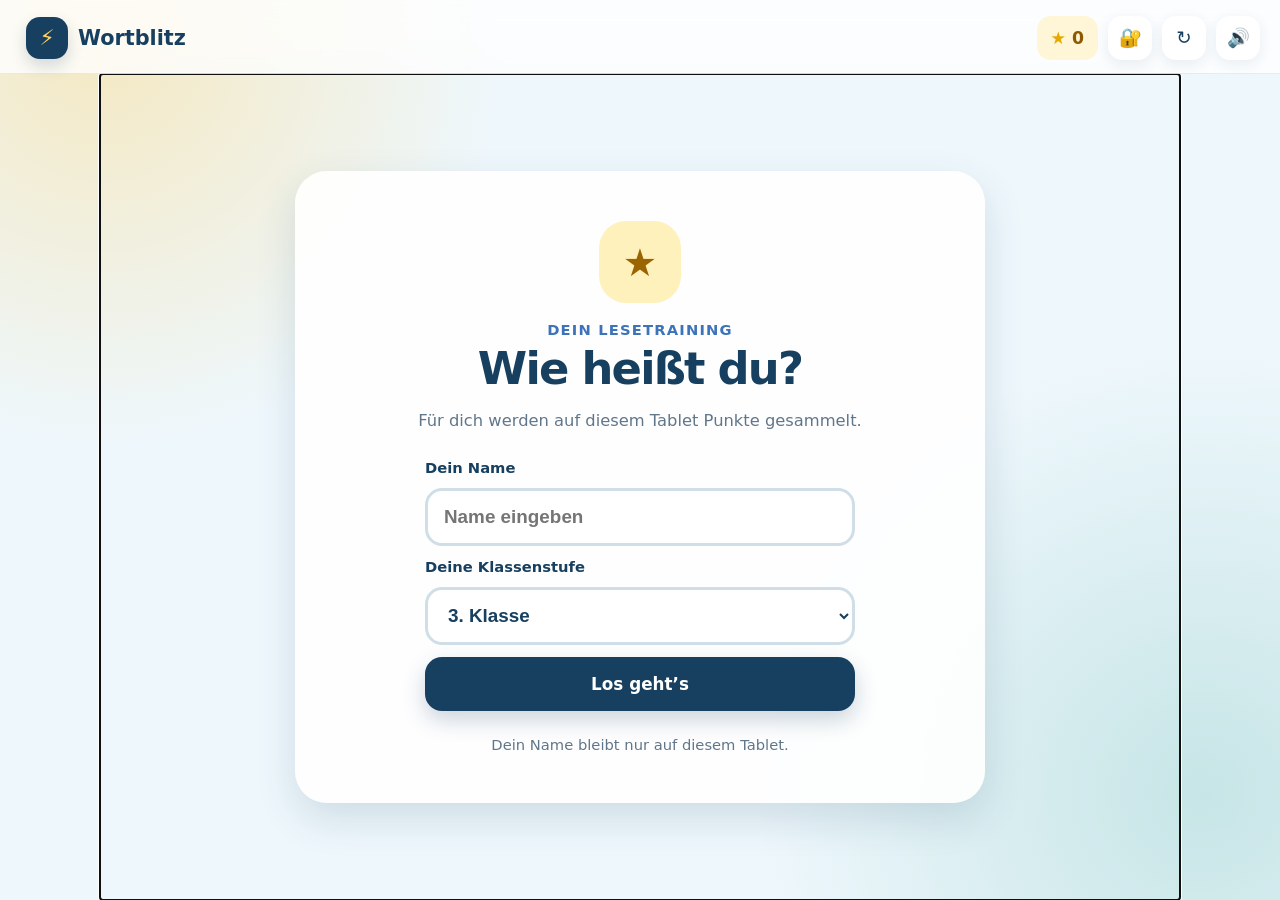
==== index.html @ 1111b504 "Add files via upload" ====
<!doctype html>
<html lang="de">
<head>
  <meta charset="utf-8">
  <meta name="viewport" content="width=device-width, initial-scale=1, viewport-fit=cover">
  <meta name="theme-color" content="#173f5f">
  <meta name="description" content="Fünf kurze Lesespiele für Sichtwortschatz und Silbenlesen in den Klassen 2 bis 4.">
  <title>Wortblitz</title>
  <link rel="manifest" href="manifest.webmanifest">
  <link rel="icon" type="image/svg+xml" href="data:image/svg+xml,%3Csvg xmlns='http://www.w3.org/2000/svg' viewBox='0 0 64 64'%3E%3Crect width='64' height='64' rx='14' fill='%23173f5f'/%3E%3Cpath d='M36 5 15 36h15l-3 23 22-34H34z' fill='%23ffd166'/%3E%3C/svg%3E">
  <link rel="stylesheet" href="styles.css">
</head>
<body>
  <div class="app-shell">
    <header class="topbar">
      <button class="brand" id="homeButton" type="button" aria-label="Zur Startseite">
        <span class="brand-mark" aria-hidden="true">⚡</span>
        <span>Wortblitz</span>
      </button>
      <div class="top-actions">
        <div class="session-score" aria-label="Heute gesammelte Sterne">
          <span aria-hidden="true">★</span>
          <strong id="starCount">0</strong>
        </div>
        <button class="icon-button" id="adminButton" type="button" aria-label="Adminbereich öffnen">🔐</button>
        <button class="icon-button" id="resetProfileButton" type="button" aria-label="Kinderprofil zurücksetzen">↻</button>
        <button class="icon-button" id="soundButton" type="button" aria-label="Ton ausschalten" aria-pressed="true">🔊</button>
      </div>
    </header>

    <main id="app" tabindex="-1">
      <section class="screen profile-screen" data-screen="profile" hidden>
        <div class="setup-card profile-card">
          <div class="round-icon round-icon--profile" aria-hidden="true">★</div>
          <p class="eyebrow">Dein Lesetraining</p>
          <h1>Wie heißt du?</h1>
          <p class="setup-hint">Für dich werden auf diesem Tablet Punkte gesammelt.</p>
          <form class="profile-form" id="profileForm">
            <label for="playerName">Dein Name</label>
            <input id="playerName" type="text" maxlength="24" autocomplete="off" placeholder="Name eingeben">
            <label for="playerGradeSelect">Deine Klassenstufe</label>
            <select id="playerGradeSelect">
              <option value="2">2. Klasse</option>
              <option value="3" selected>3. Klasse</option>
              <option value="4">4. Klasse</option>
            </select>
            <button class="primary-button" type="submit">Los geht’s</button>
          </form>
          <p class="privacy-note">Dein Name bleibt nur auf diesem Tablet.</p>
        </div>
      </section>

      <section class="screen home-screen" data-screen="home">
        <div class="welcome-row">
          <div>
            <p class="eyebrow">Lesetraining · Klasse <span id="playerGradeLabel">3</span></p>
            <h1 id="playerGreeting">Wähle ein Spiel</h1>
          </div>
          <div class="today-card" aria-label="Heutiger Fortschritt">
            <span>Heute geschafft</span>
            <strong><span id="todayCorrect">0</span> Wörter</strong>
          </div>
        </div>

        <div class="game-grid">
          <button class="game-card game-card--flash" type="button" data-open-game="flash">
            <span class="game-icon" aria-hidden="true">⚡</span>
            <span class="game-copy">
              <strong>Blitzwort</strong>
              <small>Merken, finden, Zeit knacken</small>
            </span>
            <span class="card-arrow" aria-hidden="true">›</span>
          </button>

          <button class="game-card game-card--chain" type="button" data-open-game="chain">
            <span class="game-icon" aria-hidden="true">⛓</span>
            <span class="game-copy">
              <strong>Lesekette</strong>
              <small>Gleiche Wörter verbinden</small>
            </span>
            <span class="card-arrow" aria-hidden="true">›</span>
          </button>

          <button class="game-card game-card--sentence" type="button" data-open-game="sentence">
            <span class="game-icon" aria-hidden="true">▤</span>
            <span class="game-copy">
              <strong>Satzblitz</strong>
              <small>Wörter merken und Sätze bauen</small>
            </span>
            <span class="card-arrow" aria-hidden="true">›</span>
          </button>

          <button class="game-card game-card--real" type="button" data-open-game="real">
            <span class="game-icon" aria-hidden="true">?</span>
            <span class="game-copy">
              <strong>Richtig oder erfunden?</strong>
              <small>Echte Wörter erkennen</small>
            </span>
            <span class="card-arrow" aria-hidden="true">›</span>
          </button>

          <button class="game-card game-card--syllable" type="button" data-open-game="syllable">
            <span class="game-icon" aria-hidden="true">Sil</span>
            <span class="game-copy">
              <strong>Silben-Sprung</strong>
              <small>Silben lesen und Wörter bauen</small>
            </span>
            <span class="card-arrow" aria-hidden="true">›</span>
          </button>
        </div>

        <p class="privacy-note">Ohne Anmeldung · Ergebnisse bleiben auf diesem Gerät</p>
      </section>

      <section class="screen setup-screen" data-screen="flash-setup" hidden>
        <button class="back-button" type="button" data-back-home>‹ Zurück</button>
        <div class="setup-card">
          <div class="round-icon round-icon--flash" aria-hidden="true">⚡</div>
          <p class="eyebrow">Blitzwort</p>
          <h1>Wie lange soll das Wort zu sehen sein?</h1>
          <p class="setup-hint">Nach dem Blitzwort findest du es zwischen vier ähnlichen Wörtern. Deine Suchzeit wird angezeigt.</p>
          <div class="level-list level-list--four" role="radiogroup" aria-label="Schwierigkeitsstufe">
            <button class="level-button" type="button" data-flash-speed="1400" data-flash-choices="4"><span class="level-icon" aria-hidden="true">🐢</span><span class="level-copy"><strong>Ruhig</strong><span>1,4 Sekunden · 4 Wörter</span></span></button>
            <button class="level-button selected" type="button" data-flash-speed="900" data-flash-choices="4"><span class="level-icon" aria-hidden="true">🐇</span><span class="level-copy"><strong>Flott</strong><span>0,9 Sekunden · 4 Wörter</span></span></button>
            <button class="level-button" type="button" data-flash-speed="900" data-flash-choices="6"><span class="level-icon" aria-hidden="true">🔎</span><span class="level-copy"><strong>Knifflig</strong><span>0,9 Sekunden · 6 Wörter</span></span></button>
            <button class="level-button" type="button" data-flash-speed="550" data-flash-choices="6"><span class="level-icon" aria-hidden="true">⚡</span><span class="level-copy"><strong>Blitzschnell</strong><span>0,55 Sekunden · 6 Wörter</span></span></button>
          </div>
          <button class="primary-button" id="startFlash" type="button">Runde starten</button>
        </div>
      </section>

      <section class="screen setup-screen" data-screen="sentence-setup" hidden>
        <button class="back-button" type="button" data-back-home>‹ Zurück</button>
        <div class="setup-card">
          <div class="round-icon round-icon--sentence" aria-hidden="true">▤</div>
          <p class="eyebrow">Satzblitz</p>
          <h1>Wie lang sollen die Sätze sein?</h1>
          <p class="setup-hint">Zuerst werden die Wörter einzeln gelesen. Danach bringst du den Satz in die richtige Reihenfolge.</p>
          <div class="level-list" role="radiogroup" aria-label="Satzlänge">
            <button class="level-button" type="button" data-sentence-level="easy"><span class="level-icon" aria-hidden="true">🐣</span><span class="level-copy"><strong>Kurz</strong><span>4–5 Wörter</span></span></button>
            <button class="level-button selected" type="button" data-sentence-level="medium"><span class="level-icon" aria-hidden="true">🐿️</span><span class="level-copy"><strong>Mittel</strong><span>6–7 Wörter</span></span></button>
            <button class="level-button" type="button" data-sentence-level="hard"><span class="level-icon" aria-hidden="true">🦒</span><span class="level-copy"><strong>Lang</strong><span>8–10 Wörter</span></span></button>
          </div>
          <button class="primary-button" id="startSentence" type="button">Fünf Sätze starten</button>
        </div>
      </section>

      <section class="screen setup-screen" data-screen="syllable-setup" hidden>
        <button class="back-button" type="button" data-back-home>‹ Zurück</button>
        <div class="setup-card">
          <div class="round-icon round-icon--syllable" aria-hidden="true">Sil</div>
          <p class="eyebrow">Silben-Sprung</p>
          <h1>Wie weit möchtest du springen?</h1>
          <p class="setup-hint">Lies die Silben nacheinander. Setze sie danach zum richtigen Wort zusammen. Die Vokale sind blau markiert.</p>
          <div class="level-list" role="radiogroup" aria-label="Schwierigkeitsstufe Silben-Sprung">
            <button class="level-button" type="button" data-syllable-level="easy"><span class="level-icon" aria-hidden="true">🐸</span><span class="level-copy"><strong>Kleine Sprünge</strong><span>Kurze Wörter · ohne Ablenkung</span></span></button>
            <button class="level-button selected" type="button" data-syllable-level="medium"><span class="level-icon" aria-hidden="true">🐇</span><span class="level-copy"><strong>Mittlere Sprünge</strong><span>2–3 Silben · eine Extrasilbe</span></span></button>
            <button class="level-button" type="button" data-syllable-level="hard"><span class="level-icon" aria-hidden="true">🦘</span><span class="level-copy"><strong>Große Sprünge</strong><span>Lange Wörter · zwei Extrasilben</span></span></button>
          </div>
          <button class="primary-button" id="startSyllable" type="button">Zehn Wörter starten</button>
        </div>
      </section>

      <section class="screen play-screen" data-screen="flash-play" hidden>
        <div class="play-header">
          <button class="close-button" type="button" data-back-home aria-label="Spiel beenden">×</button>
          <div class="progress-wrap">
            <span id="flashRoundLabel">Wort 1 von 20</span>
            <div class="progress-track"><span id="flashProgress"></span></div>
          </div>
          <div class="mini-score"><span aria-hidden="true">★</span><strong id="flashScore">0</strong></div>
        </div>
        <div class="flash-stage" id="flashStage">
          <p class="instruction" id="flashInstruction">Mach dich bereit …</p>
          <div class="flash-word" id="flashWord" aria-live="polite">3</div>
          <div class="choice-grid" id="flashChoices" hidden></div>
          <div class="time-result" id="flashTime" aria-live="polite"></div>
        </div>
      </section>

      <section class="screen play-screen" data-screen="chain-play" hidden>
        <div class="play-header">
          <button class="close-button" type="button" data-back-home aria-label="Spiel beenden">×</button>
          <div class="progress-wrap">
            <span id="chainRoundLabel">Glied 1 von 10</span>
            <div class="progress-track progress-track--chain"><span id="chainProgress"></span></div>
          </div>
          <div class="mini-score chain-failures"><span>Fehler</span><strong id="chainFailures">0</strong></div>
        </div>
        <div class="chain-stage">
          <p class="instruction">Finde genau dasselbe Wort.</p>
          <div class="target-word" id="chainTarget">plötzlich</div>
          <div class="chain-visual" id="chainVisual" aria-label="Deine Lesekette"></div>
          <div class="choice-grid choice-grid--chain" id="chainChoices"></div>
          <div class="feedback-line" id="chainFeedback" aria-live="polite"></div>
        </div>
      </section>

      <section class="screen play-screen" data-screen="real-play" hidden>
        <div class="play-header">
          <button class="close-button" type="button" data-back-home aria-label="Spiel beenden">×</button>
          <div class="progress-wrap">
            <span id="realRoundLabel">Wort 1 von 12</span>
            <div class="progress-track progress-track--real"><span id="realProgress"></span></div>
          </div>
          <div class="mini-score"><span aria-hidden="true">★</span><strong id="realScore">0</strong></div>
        </div>
        <div class="real-stage">
          <p class="instruction">Gibt es dieses Wort wirklich?</p>
          <div class="judge-word" id="judgeWord">Abenteuer</div>
          <div class="judge-actions">
            <button class="judge-button judge-button--real" id="answerReal" type="button"><span aria-hidden="true">✓</span><strong>Richtig</strong><small>Das Wort gibt es.</small></button>
            <button class="judge-button judge-button--made" id="answerMade" type="button"><span aria-hidden="true">✦</span><strong>Erfunden</strong><small>Das Wort gibt es nicht.</small></button>
          </div>
          <div class="feedback-line" id="realFeedback" aria-live="polite"></div>
        </div>
      </section>

      <section class="screen play-screen" data-screen="sentence-play" hidden>
        <div class="play-header">
          <button class="close-button" type="button" data-back-home aria-label="Spiel beenden">×</button>
          <div class="progress-wrap">
            <span id="sentenceRoundLabel">Satz 1 von 5 · Wort 1</span>
            <div class="progress-track progress-track--sentence"><span id="sentenceProgress"></span></div>
          </div>
          <div class="mini-score"><span aria-hidden="true">★</span><strong id="sentenceScore">0</strong></div>
        </div>

        <div class="sentence-stage" id="sentenceRecognitionStage">
          <p class="instruction" id="sentenceInstruction">Mach dich bereit …</p>
          <div class="sentence-counter" id="sentenceCounter">Wort 1 von 7</div>
          <div class="flash-word" id="sentenceWord" aria-live="polite">•</div>
          <div class="choice-grid" id="sentenceChoices" hidden></div>
          <div class="feedback-line" id="sentenceFeedback" aria-live="polite"></div>
        </div>

        <div class="sentence-stage sentence-order-stage" id="sentenceOrderStage" hidden>
          <p class="instruction">Tippe die Wörter in der richtigen Reihenfolge an.</p>
          <div class="sentence-build" id="sentenceBuild" aria-label="Dein Satz"></div>
          <div class="sentence-bank" id="sentenceBank" aria-label="Verfügbare Wörter"></div>
          <button class="primary-button" id="checkSentence" type="button" disabled>Satz prüfen</button>
          <div class="feedback-line" id="sentenceOrderFeedback" aria-live="polite"></div>
        </div>
      </section>

      <section class="screen play-screen" data-screen="syllable-play" hidden>
        <div class="play-header">
          <button class="close-button" type="button" data-back-home aria-label="Spiel beenden">×</button>
          <div class="progress-wrap">
            <span id="syllableRoundLabel">Wort 1 von 10</span>
            <div class="progress-track progress-track--syllable"><span id="syllableProgress"></span></div>
          </div>
          <div class="mini-score"><span aria-hidden="true">★</span><strong id="syllableScore">0</strong></div>
        </div>
        <div class="syllable-stage">
          <p class="instruction" id="syllableInstruction">Mach dich bereit …</p>
          <div class="syllable-preview" id="syllablePreview" aria-live="polite">•</div>
          <div class="syllable-order" id="syllableOrder" hidden>
            <div class="syllable-build" id="syllableBuild" aria-label="Dein Wort"></div>
            <div class="syllable-bank" id="syllableBank" aria-label="Verfügbare Silben"></div>
            <button class="primary-button" id="checkSyllable" type="button" disabled>Wort prüfen</button>
          </div>
          <div class="feedback-line" id="syllableFeedback" aria-live="polite"></div>
        </div>
      </section>

      <section class="screen result-screen" data-screen="result" hidden>
        <div class="result-card">
          <div class="result-burst" aria-hidden="true">★</div>
          <p class="eyebrow" id="resultGame">Runde geschafft</p>
          <h1 id="resultTitle">Prima gelesen!</h1>
          <div class="result-number"><strong id="resultScore">9</strong><span id="resultTotal">von 10 richtig</span></div>
          <div class="speed-summary" id="speedSummary" hidden>
            <div><span>Ø Suchzeit</span><strong id="averageTime">1,4 s</strong></div>
            <div><span>Schnellstes Wort</span><strong id="bestTime">0,8 s</strong></div>
          </div>
          <div class="speed-summary sentence-summary" id="sentenceSummary" hidden>
            <div><span>Wörter erkannt</span><strong id="sentenceWordsResult">0 von 0</strong></div>
            <div><span>Sätze auf Anhieb</span><strong id="sentenceFirstTryResult">0 von 5</strong></div>
          </div>
          <div class="speed-summary chain-summary" id="chainSummary" hidden>
            <div><span>Fehlversuche</span><strong id="chainFailureResult">0</strong></div>
            <div><span>Kette geschafft</span><strong>10 von 10</strong></div>
          </div>
          <div class="result-actions">
            <button class="primary-button" id="playAgain" type="button">Noch einmal</button>
            <button class="secondary-button" type="button" data-back-home>Anderes Spiel</button>
          </div>
        </div>
      </section>

      <section class="screen admin-screen" data-screen="admin" hidden>
        <button class="back-button" type="button" data-back-home>‹ Zurück</button>
        <div class="admin-card">
          <p class="eyebrow">Wortverwaltung</p>
          <h1>Adminbereich</h1>
          <p class="sync-status" id="adminStatus" aria-live="polite"></p>

          <div id="adminSetupPanel" hidden>
            <p class="admin-intro">Einmalige Einrichtung auf deinem Lehrergerät. Der GitHub-Schlüssel wird mit deiner PIN verschlüsselt gespeichert.</p>
            <div class="form-grid">
              <label>GitHub-Benutzername<input id="adminOwner" type="text" autocomplete="username" placeholder="1Sabuto1-bip"></label>
              <label>Repository<input id="adminRepo" type="text" spellcheck="false" placeholder="wortblitz-v001"></label>
              <label>Branch<input id="adminBranch" type="text" spellcheck="false" value="main"></label>
              <label class="form-wide">GitHub-Zugriffsschlüssel<input id="adminToken" type="password" autocomplete="off" placeholder="github_pat_…"></label>
              <label>Neue Admin-PIN<input id="adminPinSetup" type="password" inputmode="numeric" autocomplete="new-password" maxlength="12" placeholder="mindestens 6 Ziffern"></label>
              <label>PIN wiederholen<input id="adminPinConfirm" type="password" inputmode="numeric" autocomplete="new-password" maxlength="12" placeholder="PIN wiederholen"></label>
            </div>
            <p class="admin-help">Der Zugriffsschlüssel benötigt nur für dieses Repository die Berechtigung <strong>Contents: Read and write</strong>.</p>
            <button class="primary-button" id="saveAdminSetup" type="button">Adminzugang einrichten</button>
          </div>

          <div id="adminLoginPanel" hidden>
            <p class="admin-intro">Gib deine PIN ein, um die gemeinsame Wortliste zu bearbeiten.</p>
            <label class="pin-label">Admin-PIN<input id="adminPinLogin" type="password" inputmode="numeric" autocomplete="current-password" maxlength="12"></label>
            <button class="primary-button" id="adminLogin" type="button">Anmelden</button>
          </div>

          <div id="adminManagePanel" hidden>
            <div class="admin-status-row">
              <div><span>Gemeinsame Wortliste</span><strong id="customWordCount">0 eigene Wörter</strong></div>
              <button class="text-button" id="adminLogout" type="button">Abmelden</button>
            </div>
            <label class="admin-grade-select" for="customGradeSelect">Wortliste bearbeiten
              <select id="customGradeSelect">
                <option value="2">2. Klasse</option>
                <option value="3">3. Klasse</option>
                <option value="4">4. Klasse</option>
              </select>
            </label>
            <form class="add-word-form" id="addWordForm">
              <label for="newWord">Neues Wort</label>
              <div><input id="newWord" type="text" autocomplete="off" maxlength="40" placeholder="zum Beispiel: aufmerksam"><button class="primary-button" type="submit">Hinzufügen</button></div>
            </form>
            <div class="custom-word-list" id="customWordList"></div>
            <div class="csv-import">
              <div>
                <h2>Wörter aus CSV einlesen</h2>
                <p>Eine Spalte <strong>Wort</strong> nutzt die oben gewählte Klasse. Mit <strong>Klasse;Wort</strong> kannst du mehrere Jahrgänge auf einmal importieren.</p>
              </div>
              <input id="csvFile" type="file" accept=".csv,text/csv">
              <div class="csv-actions">
                <button class="primary-button" id="importCsvButton" type="button">CSV importieren</button>
                <button class="secondary-button" id="downloadCsvTemplate" type="button">CSV-Vorlage</button>
              </div>
            </div>
            <button class="danger-link" id="resetAdminSetup" type="button">Verbindung neu einrichten</button>
          </div>
        </div>
      </section>
    </main>
  </div>
  <script src="app.js"></script>
</body>
</html>
---- styles.css ----
:root {
  --ink: #173f5f;
  --muted: #60768a;
  --paper: #f7fbff;
  --white: #fff;
  --yellow: #ffd166;
  --orange: #f59e4a;
  --teal: #2a9d8f;
  --blue: #3d74b9;
  --purple: #7666c7;
  --red: #e76f51;
  --shadow: 0 16px 40px rgba(23, 63, 95, .14);
}

* { box-sizing: border-box; }
[hidden] { display: none !important; }

html { min-height: 100%; background: #dcecf6; }

body {
  margin: 0;
  min-height: 100vh;
  min-height: 100dvh;
  color: var(--ink);
  font-family: "Chalkboard SE", "Comic Sans MS", "Avenir Next", system-ui, sans-serif;
  background:
    radial-gradient(circle at 8% 5%, rgba(255, 209, 102, .38), transparent 25rem),
    radial-gradient(circle at 94% 88%, rgba(42, 157, 143, .20), transparent 28rem),
    #eef7fc;
  -webkit-tap-highlight-color: transparent;
}

button { font: inherit; }
button:focus-visible { outline: 4px solid rgba(61, 116, 185, .32); outline-offset: 3px; }
button:active { transform: scale(.98); }

.app-shell { min-height: 100vh; min-height: 100dvh; display: flex; flex-direction: column; }

.topbar {
  display: flex;
  align-items: center;
  justify-content: space-between;
  min-height: 74px;
  padding: max(14px, env(safe-area-inset-top)) max(20px, env(safe-area-inset-right)) 12px max(20px, env(safe-area-inset-left));
  background: rgba(255, 255, 255, .78);
  border-bottom: 1px solid rgba(23, 63, 95, .09);
  backdrop-filter: blur(16px);
  -webkit-backdrop-filter: blur(16px);
}

.brand { display: flex; align-items: center; gap: 10px; border: 0; color: var(--ink); background: transparent; font-size: 1.3rem; font-weight: 800; cursor: pointer; }
.brand-mark { display: grid; place-items: center; width: 42px; height: 42px; border-radius: 14px; background: var(--ink); color: var(--yellow); font-size: 1.35rem; box-shadow: 0 7px 16px rgba(23, 63, 95, .18); }
.top-actions { display: flex; align-items: center; gap: 10px; }
.session-score { display: flex; align-items: center; gap: 6px; min-height: 44px; padding: 0 14px; border-radius: 14px; background: #fff6d7; color: #8c5b00; font-size: 1.08rem; }
.session-score span, .mini-score span { color: #e5a900; }
.icon-button { width: 44px; height: 44px; border: 0; border-radius: 14px; background: var(--white); color: var(--ink); box-shadow: 0 4px 14px rgba(23, 63, 95, .09); font-size: 1.15rem; cursor: pointer; }

main { width: min(100%, 1080px); margin: 0 auto; flex: 1; display: flex; }
.screen { width: 100%; padding: clamp(24px, 5vw, 58px); }
.screen[hidden] { display: none !important; }

.welcome-row { display: flex; align-items: flex-end; justify-content: space-between; gap: 28px; margin-bottom: 32px; }
.eyebrow { margin: 0 0 7px; color: var(--blue); font-size: .92rem; font-weight: 850; letter-spacing: .08em; text-transform: uppercase; }
h1 { margin: 0; font-size: clamp(2rem, 5vw, 3.6rem); line-height: 1.05; letter-spacing: -.04em; }
.today-card { min-width: 185px; padding: 15px 18px; border-radius: 18px; background: rgba(255, 255, 255, .85); box-shadow: 0 8px 24px rgba(23, 63, 95, .08); }
.today-card span { display: block; color: var(--muted); font-size: .87rem; }
.today-card strong { display: block; margin-top: 3px; font-size: 1.1rem; }

.game-grid { display: grid; grid-template-columns: repeat(2, 1fr); gap: 18px; }
.game-card { position: relative; display: grid; grid-template-columns: 72px 1fr auto; align-items: center; gap: 18px; min-height: 154px; padding: 25px; border: 0; border-radius: 28px; color: var(--ink); text-align: left; cursor: pointer; box-shadow: var(--shadow); overflow: hidden; transition: transform .18s ease, box-shadow .18s ease; }
.game-card:hover { transform: translateY(-3px); box-shadow: 0 19px 46px rgba(23, 63, 95, .19); }
.game-card::after { content: ""; position: absolute; width: 170px; height: 170px; right: -68px; bottom: -88px; border-radius: 50%; background: rgba(255, 255, 255, .24); }
.game-card--flash { background: linear-gradient(135deg, #ffe184, #ffc857); }
.game-card--chain { background: linear-gradient(135deg, #80d5cc, #45b8aa); }
.game-card--sentence { background: linear-gradient(135deg, #c8bdf4, #9888df); }
.game-card--real { background: linear-gradient(135deg, #a8c8f1, #6e9dd8); }
.game-card--syllable { grid-column: 1 / -1; background: linear-gradient(135deg, #ffc6db, #ef87ad); }
.game-card--syllable .game-icon { color: #9d2855; font-size: 1.45rem; }
.game-icon { display: grid; place-items: center; width: 70px; height: 70px; border-radius: 22px; background: rgba(255, 255, 255, .72); font-size: 2.1rem; font-weight: 900; }
.game-copy { display: flex; flex-direction: column; gap: 8px; }
.game-copy strong { font-size: clamp(1.45rem, 3vw, 2rem); line-height: 1.05; }
.game-copy small { font-size: 1rem; color: rgba(23, 63, 95, .78); }
.card-arrow { z-index: 1; font-size: 3rem; font-weight: 300; }
.privacy-note { margin: 25px 0 0; color: var(--muted); text-align: center; font-size: .92rem; }

.back-button, .close-button { border: 0; background: rgba(255, 255, 255, .82); color: var(--ink); cursor: pointer; box-shadow: 0 5px 18px rgba(23, 63, 95, .09); }
.back-button { padding: 11px 17px; border-radius: 14px; font-weight: 750; }
.close-button { flex: 0 0 auto; width: 46px; height: 46px; border-radius: 50%; font-size: 1.8rem; line-height: 1; }
.setup-card, .result-card { width: min(100%, 690px); margin: 22px auto 0; padding: clamp(26px, 5vw, 50px); border-radius: 32px; background: rgba(255, 255, 255, .92); text-align: center; box-shadow: var(--shadow); }
.setup-card h1 { font-size: clamp(1.8rem, 4vw, 2.8rem); }
.round-icon { display: grid; place-items: center; width: 82px; height: 82px; margin: 0 auto 18px; border-radius: 27px; font-size: 2.4rem; }
.round-icon--flash { background: #fff1bc; }
.round-icon--sentence { background: #eeeafd; color: #5545aa; }
.round-icon--syllable { background: #ffe3ed; color: #9d2855; font-size: 1.4rem; font-weight: 900; }
.setup-hint { max-width: 540px; margin: 16px auto 24px; color: var(--muted); font-size: 1.02rem; line-height: 1.55; }
.level-list { display: grid; grid-template-columns: repeat(3, 1fr); gap: 10px; margin: 26px 0; }
.level-list--four { grid-template-columns: repeat(2, 1fr); }
.level-button { display: flex; align-items: center; gap: 11px; padding: 14px 12px; border: 2px solid #dce8ef; border-radius: 17px; color: var(--ink); background: var(--white); text-align: left; cursor: pointer; }
.level-icon { display: grid; place-items: center; flex: 0 0 auto; width: 43px; height: 43px; border-radius: 13px; background: #edf5fa; font-size: 1.45rem; }
.level-copy { display: flex; flex-direction: column; gap: 3px; min-width: 0; }
.level-copy > span { color: var(--muted); font-size: .82rem; line-height: 1.25; }
.level-button.selected { border-color: var(--blue); background: #eff6ff; box-shadow: inset 0 0 0 1px var(--blue); }
.primary-button, .secondary-button { min-height: 54px; padding: 0 28px; border-radius: 17px; font-weight: 850; font-size: 1.05rem; cursor: pointer; }
.primary-button { border: 0; background: var(--ink); color: var(--white); box-shadow: 0 9px 22px rgba(23, 63, 95, .22); }
.secondary-button { border: 2px solid #d8e5ed; background: var(--white); color: var(--ink); }

.play-screen { display: flex; flex-direction: column; }
.play-header { display: flex; align-items: center; gap: 18px; width: 100%; }
.progress-wrap { flex: 1; }
.progress-wrap > span { display: block; margin-bottom: 7px; color: var(--muted); font-size: .88rem; font-weight: 750; }
.progress-track { height: 12px; border-radius: 999px; background: #e0e9ee; overflow: hidden; }
.progress-track span { display: block; width: 0; height: 100%; border-radius: inherit; background: var(--yellow); transition: width .3s ease; }
.progress-track--chain span { background: var(--teal); }
.progress-track--real span { background: var(--blue); }
.progress-track--sentence span { background: var(--purple); }
.progress-track--syllable span { background: #d64f82; }
.mini-score { flex: 0 0 auto; display: flex; align-items: center; gap: 5px; min-width: 66px; justify-content: center; padding: 10px 12px; border-radius: 14px; background: var(--white); }
.flash-stage, .chain-stage, .real-stage, .sentence-stage, .syllable-stage { flex: 1; display: flex; flex-direction: column; align-items: center; justify-content: center; min-height: 520px; padding: 20px 0 10px; text-align: center; }
.instruction { margin: 0 0 24px; color: var(--muted); font-size: 1.05rem; font-weight: 700; }
.flash-word, .target-word, .judge-word { display: grid; place-items: center; min-height: 138px; color: var(--ink); font-weight: 850; line-height: 1.05; }
.flash-word { font-size: clamp(3rem, 9vw, 6.4rem); }
.flash-word.is-hidden { display: none !important; }
.target-word { width: min(100%, 500px); min-height: 112px; padding: 20px; border: 4px solid var(--teal); border-radius: 27px; background: var(--white); font-size: clamp(2.2rem, 7vw, 4.5rem); box-shadow: 0 12px 27px rgba(42, 157, 143, .15); }
.judge-word { width: min(100%, 650px); min-height: 160px; margin-bottom: 32px; padding: 22px; border-radius: 31px; background: var(--white); font-size: clamp(2.6rem, 8vw, 5.2rem); box-shadow: var(--shadow); }
.choice-grid { display: grid; grid-template-columns: repeat(2, minmax(210px, 1fr)); gap: 14px; width: min(100%, 720px); }
.choice-button { min-height: 86px; padding: 14px; border: 3px solid transparent; border-radius: 21px; background: var(--white); color: var(--ink); box-shadow: 0 7px 20px rgba(23, 63, 95, .10); font-size: clamp(1.45rem, 3.7vw, 2.2rem); font-weight: 800; cursor: pointer; }
.choice-button.correct { border-color: var(--teal); background: #e7f8f4; }
.choice-button.wrong { border-color: var(--red); background: #fff0ec; animation: nudge .25s ease; }
.time-result, .feedback-line { min-height: 38px; margin-top: 18px; font-size: 1.18rem; font-weight: 800; }
.time-result.good, .feedback-line.good { color: #16766b; }
.feedback-line.try { color: #b45038; }
.chain-visual { display: flex; justify-content: center; align-items: center; flex-wrap: wrap; gap: 4px; min-height: 57px; margin: 20px 0; }
.chain-link { display: grid; place-items: center; width: 37px; height: 37px; border: 4px solid #a7dcd6; border-radius: 50%; animation: pop .26s ease; }
.chain-link:not(:last-child)::after { content: ""; width: 12px; height: 4px; margin-left: 43px; background: #a7dcd6; border-radius: 99px; }
.choice-grid--chain { grid-template-columns: repeat(4, minmax(120px, 1fr)); width: min(100%, 900px); }
.choice-grid--chain .choice-button { font-size: clamp(1.15rem, 3vw, 1.75rem); }
.chain-failures { flex-direction: column; gap: 0; padding: 6px 12px; }
.chain-failures span { color: var(--muted); font-size: .72rem; }
.judge-actions { display: grid; grid-template-columns: 1fr 1fr; gap: 16px; width: min(100%, 650px); }
.judge-button { display: grid; grid-template-columns: 54px 1fr; grid-template-rows: auto auto; column-gap: 13px; min-height: 106px; padding: 18px; border: 3px solid transparent; border-radius: 23px; text-align: left; color: var(--ink); cursor: pointer; box-shadow: 0 8px 20px rgba(23, 63, 95, .11); }
.judge-button > span { grid-row: 1 / 3; display: grid; place-items: center; width: 54px; height: 54px; align-self: center; border-radius: 50%; background: rgba(255,255,255,.7); font-size: 1.8rem; }
.judge-button strong { align-self: end; font-size: 1.35rem; }
.judge-button small { font-size: .84rem; opacity: .72; }
.judge-button--real { background: #bcebe4; }
.judge-button--made { background: #ffd9cc; }
.judge-button.correct { border-color: #16766b; }
.judge-button.wrong { border-color: #b45038; animation: nudge .25s ease; }

.sentence-counter { margin: -12px 0 8px; padding: 7px 13px; border-radius: 999px; background: #eeeafd; color: #5545aa; font-size: .9rem; font-weight: 800; }
.sentence-order-stage { width: 100%; }
.sentence-build, .sentence-bank { display: flex; align-content: center; justify-content: center; flex-wrap: wrap; gap: 10px; width: min(100%, 820px); padding: 17px; border-radius: 22px; }
.sentence-build { min-height: 92px; margin-bottom: 18px; border: 3px dashed #b8abea; background: rgba(255, 255, 255, .6); }
.sentence-build:empty::before { content: "Hier entsteht dein Satz"; align-self: center; color: #7a6ea6; font-weight: 700; }
.sentence-bank { min-height: 96px; margin-bottom: 23px; background: #eae6fb; }
.sentence-chip { min-height: 52px; padding: 9px 16px; border: 2px solid #c5b9ef; border-radius: 15px; background: var(--white); color: var(--ink); box-shadow: 0 5px 13px rgba(78, 63, 148, .11); font-size: clamp(1.05rem, 2.5vw, 1.4rem); font-weight: 800; cursor: pointer; }
.sentence-build .sentence-chip { border-color: var(--purple); background: #f7f5ff; }
.sentence-order-stage .primary-button:disabled { opacity: .42; cursor: not-allowed; box-shadow: none; }
.sentence-order-stage.is-correct .sentence-build { border-style: solid; border-color: var(--teal); background: #e7f8f4; }

.vowel { color: #156fc1; }
.syllable-preview { display: flex; align-items: center; justify-content: center; min-height: 150px; color: var(--ink); font-size: clamp(3.3rem, 10vw, 6.8rem); font-weight: 900; line-height: 1; }
.syllable-order { width: min(100%, 820px); }
.syllable-build, .syllable-bank { display: flex; align-items: center; justify-content: center; flex-wrap: wrap; gap: 11px; width: 100%; padding: 18px; border-radius: 22px; }
.syllable-build { min-height: 100px; margin-bottom: 18px; border: 3px dashed #e39ab5; background: rgba(255, 255, 255, .66); }
.syllable-build:empty::before { content: "Hier entsteht dein Wort"; color: #94516a; font-weight: 750; }
.syllable-bank { min-height: 105px; margin-bottom: 24px; background: #ffe5ef; }
.syllable-chip { min-width: 88px; min-height: 62px; padding: 11px 18px; border: 3px solid #ebb0c6; border-radius: 17px; background: var(--white); color: var(--ink); box-shadow: 0 6px 15px rgba(117, 37, 68, .12); font-size: clamp(1.35rem, 3.4vw, 2rem); font-weight: 900; cursor: pointer; }
.syllable-build .syllable-chip { border-color: #d64f82; background: #fff7fa; }
.syllable-order .primary-button:disabled { opacity: .42; cursor: not-allowed; box-shadow: none; }

.admin-card { width: min(100%, 820px); margin: 22px auto 0; padding: clamp(25px, 5vw, 48px); border-radius: 32px; background: rgba(255, 255, 255, .94); box-shadow: var(--shadow); }
.admin-card h1 { font-size: clamp(2rem, 5vw, 3rem); }
.admin-intro { max-width: 650px; margin: 16px 0 24px; color: var(--muted); line-height: 1.55; }
.form-grid { display: grid; grid-template-columns: 1fr 1fr; gap: 16px; margin: 25px 0 14px; }
.form-grid label, .pin-label, .add-word-form > label, .admin-grade-select { display: flex; flex-direction: column; gap: 7px; color: var(--ink); font-size: .9rem; font-weight: 800; }
.form-grid .form-wide { grid-column: 1 / -1; }
.form-grid input, .pin-label input, .add-word-form input, .admin-grade-select select { width: 100%; min-height: 52px; padding: 10px 14px; border: 2px solid #cfdee7; border-radius: 14px; background: var(--white); color: var(--ink); font-size: 1rem; }
.form-grid input:focus, .pin-label input:focus, .add-word-form input:focus, .admin-grade-select select:focus { border-color: var(--blue); outline: 3px solid rgba(61, 116, 185, .16); }
.admin-help { margin: 0 0 22px; padding: 13px 15px; border-radius: 14px; background: #eef6fb; color: var(--muted); font-size: .9rem; line-height: 1.45; }
.pin-label { max-width: 330px; margin: 25px 0 15px; }
.admin-status-row { display: flex; align-items: center; justify-content: space-between; gap: 18px; margin: 27px 0 22px; padding: 17px 19px; border-radius: 18px; background: #eef6fb; }
.admin-status-row span, .admin-status-row strong { display: block; }
.admin-status-row span { color: var(--muted); font-size: .85rem; }
.admin-status-row strong { margin-top: 3px; font-size: 1.12rem; }
.admin-grade-select { max-width: 260px; margin-bottom: 18px; }
.text-button, .danger-link { border: 0; background: transparent; font-weight: 800; cursor: pointer; }
.text-button { color: var(--blue); }
.danger-link { display: block; margin: 30px auto 0; color: #a3422d; }
.add-word-form { margin-bottom: 18px; }
.add-word-form > div { display: grid; grid-template-columns: 1fr auto; gap: 10px; margin-top: 7px; }
.sync-status { min-height: 24px; margin: 8px 0 16px; color: var(--muted); font-weight: 700; }
.sync-status.good { color: #16766b; }
.sync-status.error { color: #b45038; }
.custom-word-list { display: flex; flex-wrap: wrap; gap: 9px; min-height: 68px; padding: 15px; border-radius: 18px; background: #f0f5f8; }
.custom-word-list:empty::before { content: "Noch keine eigenen Wörter gespeichert."; align-self: center; color: var(--muted); }
.custom-word-item { display: inline-flex; align-items: center; gap: 8px; min-height: 42px; padding: 7px 9px 7px 13px; border-radius: 13px; background: var(--white); box-shadow: 0 4px 12px rgba(23, 63, 95, .08); font-weight: 800; }
.custom-word-item button { display: grid; place-items: center; width: 29px; height: 29px; border: 0; border-radius: 9px; background: #fff0ec; color: #a3422d; font-weight: 900; cursor: pointer; }
.csv-import { display: grid; gap: 14px; margin-top: 24px; padding: 20px; border: 2px dashed #bfd1dc; border-radius: 20px; background: #f8fbfd; }
.csv-import h2 { margin: 0 0 7px; font-size: 1.25rem; }
.csv-import p { margin: 0; color: var(--muted); font-size: .92rem; line-height: 1.5; }
.csv-import input[type="file"] { width: 100%; padding: 11px; border: 2px solid #cfdee7; border-radius: 14px; background: var(--white); }
.csv-actions { display: flex; flex-wrap: wrap; gap: 10px; }

.profile-screen { display: flex; align-items: center; justify-content: center; }
.profile-card { margin: 0 auto; }
.round-icon--profile { background: #fff1bc; color: #9a6500; }
.profile-form { display: grid; gap: 12px; width: min(100%, 430px); margin: 25px auto 0; text-align: left; }
.profile-form label { font-size: .92rem; font-weight: 850; }
.profile-form input, .profile-form select { min-height: 58px; padding: 11px 16px; border: 3px solid #cfdee7; border-radius: 17px; color: var(--ink); background: var(--white); font-size: 1.18rem; font-weight: 750; }
.profile-form input:focus, .profile-form select:focus { border-color: var(--blue); outline: 3px solid rgba(61, 116, 185, .15); }

.result-screen { display: flex; align-items: center; justify-content: center; }
.result-card { margin: 0 auto; }
.result-burst { display: grid; place-items: center; width: 90px; height: 90px; margin: 0 auto 18px; border-radius: 50%; background: var(--yellow); color: #9a6500; font-size: 2.7rem; box-shadow: 0 0 0 13px #fff4c9; animation: pop .38s ease; }
.result-number { display: flex; justify-content: center; align-items: baseline; gap: 10px; margin: 26px 0; }
.result-number strong { font-size: 3.5rem; }
.result-number span { color: var(--muted); font-weight: 700; }
.speed-summary { display: grid; grid-template-columns: 1fr 1fr; gap: 12px; margin: 0 0 26px; }
.speed-summary > div { padding: 16px; border-radius: 17px; background: #edf6fb; }
.speed-summary span, .speed-summary strong { display: block; }
.speed-summary span { color: var(--muted); font-size: .85rem; }
.speed-summary strong { margin-top: 4px; font-size: 1.25rem; }
.result-actions { display: flex; justify-content: center; gap: 12px; }

@keyframes pop { 0% { transform: scale(.75); opacity: 0; } 100% { transform: scale(1); opacity: 1; } }
@keyframes nudge { 25% { transform: translateX(-7px); } 75% { transform: translateX(7px); } }

@media (max-width: 700px) {
  .screen { padding: 22px 17px max(25px, env(safe-area-inset-bottom)); }
  .welcome-row { align-items: flex-start; }
  .today-card { min-width: auto; }
  .game-grid { grid-template-columns: 1fr; }
  .game-card { min-height: 124px; padding: 19px; grid-template-columns: 60px 1fr auto; }
  .game-icon { width: 60px; height: 60px; border-radius: 19px; }
  .level-list, .level-list--four { grid-template-columns: 1fr; }
  .flash-stage, .chain-stage, .real-stage, .sentence-stage, .syllable-stage { min-height: 470px; }
  .choice-grid, .choice-grid--chain { grid-template-columns: repeat(2, 1fr); }
  .choice-button { min-height: 75px; }
  .judge-actions { grid-template-columns: 1fr; }
  .form-grid { grid-template-columns: 1fr; }
  .form-grid .form-wide { grid-column: auto; }
}

@media (max-width: 430px) {
  .brand > span:last-child { display: none; }
  .welcome-row { display: block; }
  .today-card { display: inline-block; margin-top: 16px; }
  .game-card { grid-template-columns: 54px 1fr auto; gap: 13px; }
  .game-icon { width: 54px; height: 54px; }
  .choice-grid, .choice-grid--chain { grid-template-columns: 1fr 1fr; gap: 9px; }
  .result-actions { flex-direction: column; }
  .speed-summary { grid-template-columns: 1fr; }
  .add-word-form > div { grid-template-columns: 1fr; }
  .admin-status-row { align-items: flex-start; }
  .csv-actions { flex-direction: column; }
  .game-card--syllable { grid-column: auto; }
}

@media (prefers-reduced-motion: reduce) {
  *, *::before, *::after { scroll-behavior: auto !important; animation-duration: .01ms !important; transition-duration: .01ms !important; }
}
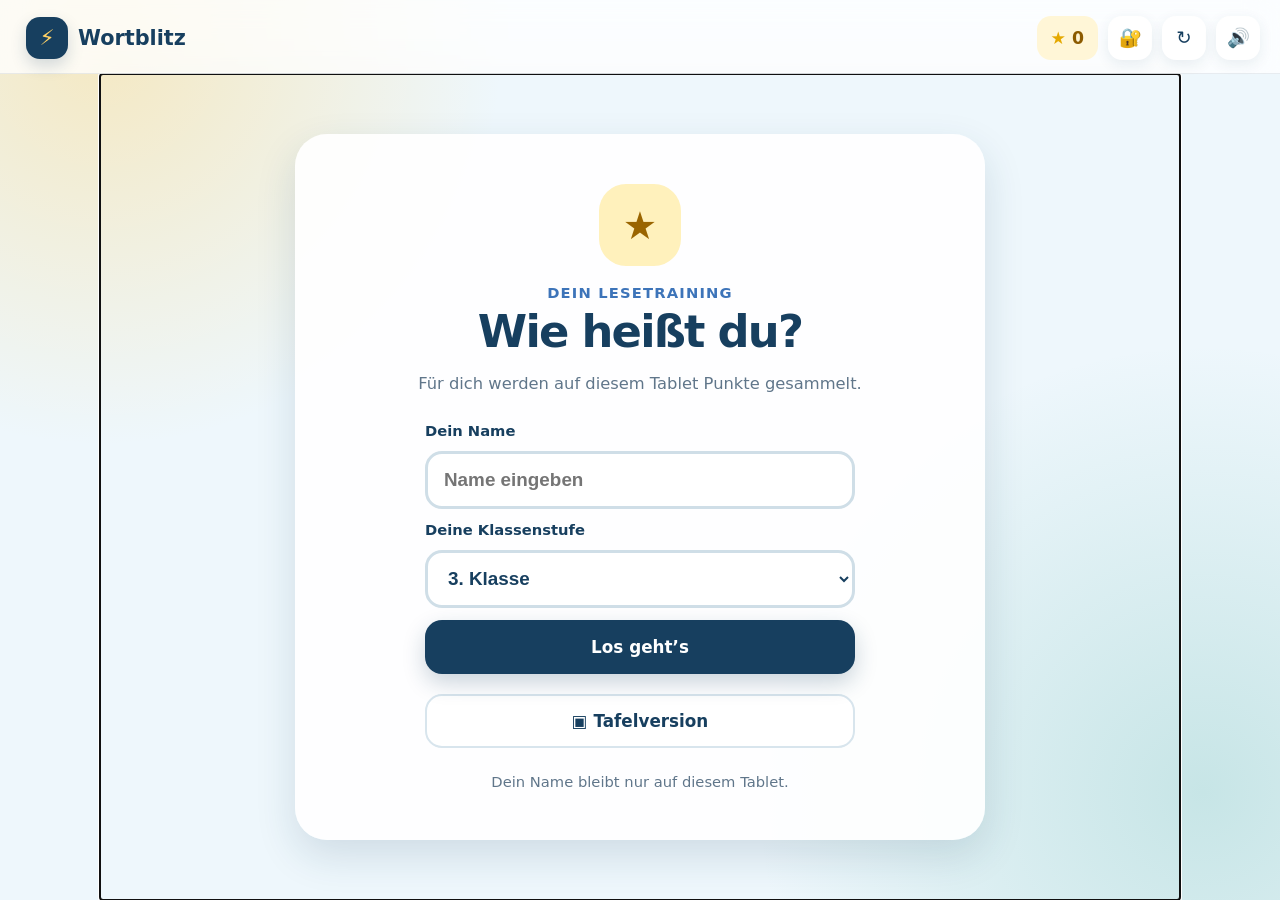
==== commit f49186dd: "Geheimwort" ====
--- a/index.html
+++ b/index.html
@@ -4,7 +4,7 @@
   <meta charset="utf-8">
   <meta name="viewport" content="width=device-width, initial-scale=1, viewport-fit=cover">
   <meta name="theme-color" content="#173f5f">
-  <meta name="description" content="Fünf kurze Lesespiele für Sichtwortschatz und Silbenlesen in den Klassen 2 bis 4.">
+  <meta name="description" content="Sechs Lesespiele für Sichtwortschatz, Silben und Anlaute in den Klassen 2 bis 4.">
   <title>Wortblitz</title>
   <link rel="manifest" href="manifest.webmanifest">
   <link rel="icon" type="image/svg+xml" href="data:image/svg+xml,%3Csvg xmlns='http://www.w3.org/2000/svg' viewBox='0 0 64 64'%3E%3Crect width='64' height='64' rx='14' fill='%23173f5f'/%3E%3Cpath d='M36 5 15 36h15l-3 23 22-34H34z' fill='%23ffd166'/%3E%3C/svg%3E">
@@ -46,6 +46,7 @@
             </select>
             <button class="primary-button" type="submit">Los geht’s</button>
           </form>
+          <button class="secondary-button board-entry" id="openBoardFromProfile" type="button">▣ Tafelversion</button>
           <p class="privacy-note">Dein Name bleibt nur auf diesem Tablet.</p>
         </div>
       </section>
@@ -55,6 +56,7 @@
           <div>
             <p class="eyebrow">Lesetraining · Klasse <span id="playerGradeLabel">3</span></p>
             <h1 id="playerGreeting">Wähle ein Spiel</h1>
+            <button class="text-button home-board-link" id="openBoardFromHome" type="button">▣ Zur Tafelversion</button>
           </div>
           <div class="today-card" aria-label="Heutiger Fortschritt">
             <span>Heute geschafft</span>
@@ -99,17 +101,73 @@
             <span class="card-arrow" aria-hidden="true">›</span>
           </button>
 
-          <button class="game-card game-card--syllable" type="button" data-open-game="syllable">
-            <span class="game-icon" aria-hidden="true">Sil</span>
-            <span class="game-copy">
-              <strong>Silben-Sprung</strong>
-              <small>Silben lesen und Wörter bauen</small>
+          <button class="game-card game-card--swing" type="button" data-open-game="swing">
+            <span class="game-icon" aria-hidden="true">∪</span>
+            <span class="game-copy">
+              <strong>Silbenschwingen</strong>
+              <small>Silbenbögen mit dem Finger zeichnen</small>
+            </span>
+            <span class="card-arrow" aria-hidden="true">›</span>
+          </button>
+
+          <button class="game-card game-card--secret" type="button" data-open-game="secret">
+            <span class="game-icon" aria-hidden="true">🎰</span>
+            <span class="game-copy">
+              <strong>Anlaut-Geheimwort</strong>
+              <small>Bilder drehen und das Wort lesen</small>
             </span>
             <span class="card-arrow" aria-hidden="true">›</span>
           </button>
         </div>
 
         <p class="privacy-note">Ohne Anmeldung · Ergebnisse bleiben auf diesem Gerät</p>
+      </section>
+
+      <section class="screen board-home-screen" data-screen="board-home" hidden>
+        <button class="back-button" type="button" data-back-home>‹ Zur Kinder-App</button>
+        <div class="board-home-content">
+          <p class="eyebrow">Für die ganze Klasse</p>
+          <h1>Tafelversion</h1>
+          <p class="setup-hint">Wähle ein Spiel für die Projektion. Hier können später weitere Tafelspiele hinzukommen.</p>
+          <button class="game-card game-card--secret board-game-card" id="openBoardSecret" type="button">
+            <span class="game-icon" aria-hidden="true">🎰</span>
+            <span class="game-copy"><strong>Anlaut-Geheimwort</strong><small>Große Bilder · gemeinsam lesen · ohne Namenseingabe</small></span>
+            <span class="card-arrow" aria-hidden="true">›</span>
+          </button>
+        </div>
+      </section>
+
+      <section class="screen board-setup-screen" data-screen="board-secret-setup" hidden>
+        <button class="back-button" type="button" data-board-home>‹ Zur Tafelversion</button>
+        <div class="setup-card board-setup-card">
+          <div class="round-icon round-icon--secret" aria-hidden="true">🎰</div>
+          <p class="eyebrow">Tafelversion · Anlauttabelle</p>
+          <h1>Wie lang soll das Geheimwort sein?</h1>
+          <p class="setup-hint">Für jede Länge stehen 20 verschiedene Wörter bereit. Alle kommen einmal dran, bevor die Liste neu gemischt wird.</p>
+          <div class="level-list" role="group" aria-label="Anzahl der Lautbilder an der Tafel">
+            <button class="level-button selected" type="button" data-board-length="3"><span class="level-icon" aria-hidden="true">🐣</span><span class="level-copy"><strong>3 Laute</strong><span>Kurze Wörter</span></span></button>
+            <button class="level-button" type="button" data-board-length="4"><span class="level-icon" aria-hidden="true">🐿️</span><span class="level-copy"><strong>4 Laute</strong><span>Mittlere Wörter</span></span></button>
+            <button class="level-button" type="button" data-board-length="5"><span class="level-icon" aria-hidden="true">🦊</span><span class="level-copy"><strong>5 Laute</strong><span>Längere Wörter</span></span></button>
+          </div>
+          <button class="primary-button" id="startBoardSecret" type="button">Geheimwort starten</button>
+        </div>
+      </section>
+
+      <section class="screen board-play-screen" data-screen="board-secret-play" hidden>
+        <div class="board-toolbar">
+          <button class="back-button" type="button" data-board-home>‹ Tafelspiele</button>
+          <span class="board-toolbar-title">🎰 Anlaut-Geheimwort</span>
+          <button class="back-button" id="changeBoardLength" type="button">Wortlänge ändern</button>
+        </div>
+        <div class="board-stage">
+          <p class="board-instruction" id="boardInstruction" aria-live="polite">Die Bilder drehen sich …</p>
+          <div class="board-reels" id="boardReels" aria-label="Bilder des Geheimworts"></div>
+          <div class="board-solution" id="boardSolution" hidden aria-live="polite"></div>
+          <div class="board-actions">
+            <button class="primary-button" id="boardReveal" type="button" disabled>Lösung zeigen</button>
+            <button class="secondary-button" id="boardNext" type="button" hidden>Nächstes Wort ›</button>
+          </div>
+        </div>
       </section>
 
       <section class="screen setup-screen" data-screen="flash-setup" hidden>
@@ -145,19 +203,37 @@
         </div>
       </section>
 
-      <section class="screen setup-screen" data-screen="syllable-setup" hidden>
+      <section class="screen setup-screen" data-screen="swing-setup" hidden>
         <button class="back-button" type="button" data-back-home>‹ Zurück</button>
         <div class="setup-card">
-          <div class="round-icon round-icon--syllable" aria-hidden="true">Sil</div>
-          <p class="eyebrow">Silben-Sprung</p>
-          <h1>Wie weit möchtest du springen?</h1>
-          <p class="setup-hint">Lies die Silben nacheinander. Setze sie danach zum richtigen Wort zusammen. Die Vokale sind blau markiert.</p>
-          <div class="level-list" role="radiogroup" aria-label="Schwierigkeitsstufe Silben-Sprung">
-            <button class="level-button" type="button" data-syllable-level="easy"><span class="level-icon" aria-hidden="true">🐸</span><span class="level-copy"><strong>Kleine Sprünge</strong><span>Kurze Wörter · ohne Ablenkung</span></span></button>
-            <button class="level-button selected" type="button" data-syllable-level="medium"><span class="level-icon" aria-hidden="true">🐇</span><span class="level-copy"><strong>Mittlere Sprünge</strong><span>2–3 Silben · eine Extrasilbe</span></span></button>
-            <button class="level-button" type="button" data-syllable-level="hard"><span class="level-icon" aria-hidden="true">🦘</span><span class="level-copy"><strong>Große Sprünge</strong><span>Lange Wörter · zwei Extrasilben</span></span></button>
-          </div>
-          <button class="primary-button" id="startSyllable" type="button">Zehn Wörter starten</button>
+          <div class="round-icon round-icon--swing" aria-hidden="true">∪</div>
+          <p class="eyebrow">Silbenschwingen</p>
+          <h1>Wie lang sollen die Wörter sein?</h1>
+          <p class="setup-hint">Lies das Wort und zeichne alle Silbenbögen verbunden in einem Zug. Die Enden dürfen ungefähr auf die passenden Buchstaben zeigen. Die Vokale sind blau markiert.</p>
+          <div class="level-list" role="radiogroup" aria-label="Wortlänge beim Silbenschwingen">
+            <button class="level-button" type="button" data-swing-level="easy"><span class="level-icon" aria-hidden="true">🐣</span><span class="level-copy"><strong>Kurz</strong><span>Meistens zwei Silben</span></span></button>
+            <button class="level-button selected" type="button" data-swing-level="medium"><span class="level-icon" aria-hidden="true">🐿️</span><span class="level-copy"><strong>Mittel</strong><span>Mittellange Wörter</span></span></button>
+            <button class="level-button" type="button" data-swing-level="hard"><span class="level-icon" aria-hidden="true">🦒</span><span class="level-copy"><strong>Lang</strong><span>Lange und schwierige Wörter</span></span></button>
+          </div>
+          <button class="primary-button" id="startSwing" type="button">Zehn Wörter starten</button>
+        </div>
+      </section>
+
+      <section class="screen setup-screen" data-screen="secret-setup" hidden>
+        <button class="back-button" type="button" data-back-home>‹ Zurück</button>
+        <div class="setup-card secret-setup-card">
+          <div class="round-icon round-icon--secret" aria-hidden="true">🎰</div>
+          <p class="eyebrow">Anlauttabelle</p>
+          <h1>Welches Geheimwort steckt in den Bildern?</h1>
+          <p class="setup-hint">Die Bilder drehen sich und bleiben nacheinander stehen. Lies die Laute von links nach rechts und sprich das Wort laut aus. „Au“ oder „Sch“ zählen jeweils als ein Bild. Für jede Länge gibt es 20 Wörter; pro Runde erscheinen zehn davon.</p>
+          <div class="level-list" role="radiogroup" aria-label="Anzahl der Lautbilder">
+            <button class="level-button selected" type="button" data-secret-length="3"><span class="level-icon" aria-hidden="true">🐣</span><span class="level-copy"><strong>3 Laute</strong><span>Kurze Geheimwörter</span></span></button>
+            <button class="level-button" type="button" data-secret-length="4"><span class="level-icon" aria-hidden="true">🐿️</span><span class="level-copy"><strong>4 Laute</strong><span>Mittlere Geheimwörter</span></span></button>
+            <button class="level-button" type="button" data-secret-length="5"><span class="level-icon" aria-hidden="true">🦊</span><span class="level-copy"><strong>5 Laute</strong><span>Längere Geheimwörter</span></span></button>
+          </div>
+          <button class="primary-button" id="startSecret" type="button">Zehn Geheimwörter starten</button>
+          <button class="text-button secret-table-toggle" id="toggleAnlautTable" type="button" aria-expanded="false">Anlauttabelle ansehen</button>
+          <div class="anlaut-table" id="anlautTable" hidden aria-label="Anlauttabelle"></div>
         </div>
       </section>
 
@@ -243,24 +319,44 @@
         </div>
       </section>
 
-      <section class="screen play-screen" data-screen="syllable-play" hidden>
-        <div class="play-header">
-          <button class="close-button" type="button" data-back-home aria-label="Spiel beenden">×</button>
-          <div class="progress-wrap">
-            <span id="syllableRoundLabel">Wort 1 von 10</span>
-            <div class="progress-track progress-track--syllable"><span id="syllableProgress"></span></div>
-          </div>
-          <div class="mini-score"><span aria-hidden="true">★</span><strong id="syllableScore">0</strong></div>
-        </div>
-        <div class="syllable-stage">
-          <p class="instruction" id="syllableInstruction">Mach dich bereit …</p>
-          <div class="syllable-preview" id="syllablePreview" aria-live="polite">•</div>
-          <div class="syllable-order" id="syllableOrder" hidden>
-            <div class="syllable-build" id="syllableBuild" aria-label="Dein Wort"></div>
-            <div class="syllable-bank" id="syllableBank" aria-label="Verfügbare Silben"></div>
-            <button class="primary-button" id="checkSyllable" type="button" disabled>Wort prüfen</button>
-          </div>
-          <div class="feedback-line" id="syllableFeedback" aria-live="polite"></div>
+      <section class="screen play-screen" data-screen="swing-play" hidden>
+        <div class="play-header">
+          <button class="close-button" type="button" data-back-home aria-label="Spiel beenden">×</button>
+          <div class="progress-wrap">
+            <span id="swingRoundLabel">Wort 1 von 10</span>
+            <div class="progress-track progress-track--swing"><span id="swingProgress"></span></div>
+          </div>
+          <div class="mini-score swing-failures"><span>Fehler</span><strong id="swingFailures">0</strong></div>
+        </div>
+        <div class="swing-stage">
+          <p class="instruction" id="swingInstruction">Zeichne alle Silbenbögen verbunden in einem Zug.</p>
+          <div class="swing-drawing" id="swingDrawing">
+            <div class="swing-word" id="swingWord" aria-live="polite"></div>
+            <canvas id="swingCanvas" height="140" aria-label="Zeichenfläche für eine verbundene Silbenschwinge"></canvas>
+          </div>
+          <button class="secondary-button swing-clear" id="clearSwings" type="button">Bögen löschen</button>
+          <div class="feedback-line" id="swingFeedback" aria-live="polite"></div>
+        </div>
+      </section>
+
+      <section class="screen play-screen" data-screen="secret-play" hidden>
+        <div class="play-header">
+          <button class="close-button" type="button" data-back-home aria-label="Spiel beenden">×</button>
+          <div class="progress-wrap">
+            <span id="secretRoundLabel">Wort 1 von 10</span>
+            <div class="progress-track progress-track--secret"><span id="secretProgress"></span></div>
+          </div>
+          <div class="mini-score"><span aria-hidden="true">★</span><strong id="secretScore">0</strong></div>
+        </div>
+        <div class="secret-stage">
+          <p class="instruction" id="secretInstruction">Die Bilder drehen sich …</p>
+          <div class="secret-reels" id="secretReels" aria-label="Bilder des Geheimworts"></div>
+          <button class="primary-button" id="revealSecret" type="button" disabled>Lösung zeigen</button>
+          <div class="secret-solution" id="secretSolution" hidden aria-live="polite"></div>
+          <div class="secret-evaluation" id="secretEvaluation" hidden>
+            <button class="primary-button" id="secretCorrect" type="button">Richtig gelesen ★</button>
+            <button class="secondary-button" id="secretPractice" type="button">Noch üben</button>
+          </div>
         </div>
       </section>
 
@@ -281,6 +377,10 @@
           <div class="speed-summary chain-summary" id="chainSummary" hidden>
             <div><span>Fehlversuche</span><strong id="chainFailureResult">0</strong></div>
             <div><span>Kette geschafft</span><strong>10 von 10</strong></div>
+          </div>
+          <div class="speed-summary" id="swingSummary" hidden>
+            <div><span>Fehlversuche</span><strong id="swingFailureResult">0</strong></div>
+            <div><span>Auf Anhieb</span><strong id="swingFirstTryResult">0 von 10</strong></div>
           </div>
           <div class="result-actions">
             <button class="primary-button" id="playAgain" type="button">Noch einmal</button>
--- a/styles.css
+++ b/styles.css
@@ -74,8 +74,9 @@
 .game-card--chain { background: linear-gradient(135deg, #80d5cc, #45b8aa); }
 .game-card--sentence { background: linear-gradient(135deg, #c8bdf4, #9888df); }
 .game-card--real { background: linear-gradient(135deg, #a8c8f1, #6e9dd8); }
-.game-card--syllable { grid-column: 1 / -1; background: linear-gradient(135deg, #ffc6db, #ef87ad); }
-.game-card--syllable .game-icon { color: #9d2855; font-size: 1.45rem; }
+.game-card--swing { grid-column: 1 / -1; background: linear-gradient(135deg, #ffc6db, #ef87ad); }
+.game-card--swing .game-icon { color: #9d2855; font-size: 2.8rem; }
+.game-card--secret { grid-column: 1 / -1; background: linear-gradient(135deg, #ffe3aa, #ffc078); }
 .game-icon { display: grid; place-items: center; width: 70px; height: 70px; border-radius: 22px; background: rgba(255, 255, 255, .72); font-size: 2.1rem; font-weight: 900; }
 .game-copy { display: flex; flex-direction: column; gap: 8px; }
 .game-copy strong { font-size: clamp(1.45rem, 3vw, 2rem); line-height: 1.05; }
@@ -91,7 +92,8 @@
 .round-icon { display: grid; place-items: center; width: 82px; height: 82px; margin: 0 auto 18px; border-radius: 27px; font-size: 2.4rem; }
 .round-icon--flash { background: #fff1bc; }
 .round-icon--sentence { background: #eeeafd; color: #5545aa; }
-.round-icon--syllable { background: #ffe3ed; color: #9d2855; font-size: 1.4rem; font-weight: 900; }
+.round-icon--swing { background: #ffe3ed; color: #9d2855; font-size: 3rem; font-weight: 900; }
+.round-icon--secret { background: #ffedc9; font-size: 2.3rem; }
 .setup-hint { max-width: 540px; margin: 16px auto 24px; color: var(--muted); font-size: 1.02rem; line-height: 1.55; }
 .level-list { display: grid; grid-template-columns: repeat(3, 1fr); gap: 10px; margin: 26px 0; }
 .level-list--four { grid-template-columns: repeat(2, 1fr); }
@@ -113,9 +115,10 @@
 .progress-track--chain span { background: var(--teal); }
 .progress-track--real span { background: var(--blue); }
 .progress-track--sentence span { background: var(--purple); }
-.progress-track--syllable span { background: #d64f82; }
+.progress-track--swing span { background: #d64f82; }
+.progress-track--secret span { background: #eaa034; }
 .mini-score { flex: 0 0 auto; display: flex; align-items: center; gap: 5px; min-width: 66px; justify-content: center; padding: 10px 12px; border-radius: 14px; background: var(--white); }
-.flash-stage, .chain-stage, .real-stage, .sentence-stage, .syllable-stage { flex: 1; display: flex; flex-direction: column; align-items: center; justify-content: center; min-height: 520px; padding: 20px 0 10px; text-align: center; }
+.flash-stage, .chain-stage, .real-stage, .sentence-stage, .swing-stage, .secret-stage { flex: 1; display: flex; flex-direction: column; align-items: center; justify-content: center; min-height: 520px; padding: 20px 0 10px; text-align: center; }
 .instruction { margin: 0 0 24px; color: var(--muted); font-size: 1.05rem; font-weight: 700; }
 .flash-word, .target-word, .judge-word { display: grid; place-items: center; min-height: 138px; color: var(--ink); font-weight: 850; line-height: 1.05; }
 .flash-word { font-size: clamp(3rem, 9vw, 6.4rem); }
@@ -158,15 +161,51 @@
 .sentence-order-stage.is-correct .sentence-build { border-style: solid; border-color: var(--teal); background: #e7f8f4; }
 
 .vowel { color: #156fc1; }
-.syllable-preview { display: flex; align-items: center; justify-content: center; min-height: 150px; color: var(--ink); font-size: clamp(3.3rem, 10vw, 6.8rem); font-weight: 900; line-height: 1; }
-.syllable-order { width: min(100%, 820px); }
-.syllable-build, .syllable-bank { display: flex; align-items: center; justify-content: center; flex-wrap: wrap; gap: 11px; width: 100%; padding: 18px; border-radius: 22px; }
-.syllable-build { min-height: 100px; margin-bottom: 18px; border: 3px dashed #e39ab5; background: rgba(255, 255, 255, .66); }
-.syllable-build:empty::before { content: "Hier entsteht dein Wort"; color: #94516a; font-weight: 750; }
-.syllable-bank { min-height: 105px; margin-bottom: 24px; background: #ffe5ef; }
-.syllable-chip { min-width: 88px; min-height: 62px; padding: 11px 18px; border: 3px solid #ebb0c6; border-radius: 17px; background: var(--white); color: var(--ink); box-shadow: 0 6px 15px rgba(117, 37, 68, .12); font-size: clamp(1.35rem, 3.4vw, 2rem); font-weight: 900; cursor: pointer; }
-.syllable-build .syllable-chip { border-color: #d64f82; background: #fff7fa; }
-.syllable-order .primary-button:disabled { opacity: .42; cursor: not-allowed; box-shadow: none; }
+.swing-drawing { width: min(100%, 1000px); padding: 30px 18px 8px; border: 4px solid transparent; border-radius: 28px; background: rgba(255, 255, 255, .8); box-shadow: var(--shadow); transition: border-color .2s ease, background .2s ease; }
+.swing-drawing.is-correct { border-color: var(--teal); background: #e9f9f5; }
+.swing-drawing.is-wrong { border-color: var(--red); background: #fff2ee; }
+.swing-word { display: flex; justify-content: center; align-items: baseline; width: max-content; max-width: 100%; margin: 0 auto; white-space: nowrap; color: var(--ink); font-size: 100px; font-weight: 900; line-height: 1; letter-spacing: .01em; }
+.swing-syllable { display: inline-flex; }
+#swingCanvas { display: block; width: 100%; height: 140px; margin-top: 4px; border-radius: 16px; background: linear-gradient(to bottom, transparent 0 82%, rgba(214, 79, 130, .07) 82% 84%, transparent 84%); touch-action: none; cursor: crosshair; }
+.swing-clear { min-height: 46px; margin-top: 18px; padding: 0 20px; font-size: .94rem; }
+.swing-failures { flex-direction: column; gap: 0; padding: 6px 12px; }
+.swing-failures span { color: var(--muted); font-size: .72rem; }
+
+.secret-reels { display: flex; align-items: center; justify-content: center; gap: clamp(5px, 1.2vw, 14px); width: min(100%, 850px); margin: 14px auto 30px; }
+.secret-reel { display: grid; place-items: center; flex: 1 1 0; min-width: 0; max-width: 160px; aspect-ratio: .8; padding: clamp(5px, 1.4vw, 14px); border: 3px solid #d89a42; border-radius: 20px; background: linear-gradient(#fff9e9, #fff); box-shadow: inset 0 9px 20px rgba(161, 93, 14, .13), 0 10px 20px rgba(23, 63, 95, .1); overflow: hidden; }
+.secret-reel svg { display: block; width: 100%; height: 100%; }
+.secret-reel.is-spinning svg { filter: blur(1.5px); animation: secret-reel-spin .16s linear infinite alternate; }
+.secret-reel.is-stopped { border-color: #2a9d8f; animation: pop .25s ease-out; }
+.secret-solution { margin: 20px 0 18px; padding: 12px 28px; border-radius: 20px; background: #e6f7f3; color: var(--ink); font-size: clamp(2.7rem, 8vw, 5rem); font-weight: 900; letter-spacing: .04em; }
+.secret-evaluation { display: flex; flex-wrap: wrap; justify-content: center; gap: 12px; }
+.secret-stage .primary-button:disabled { opacity: .45; cursor: wait; }
+.secret-table-toggle { display: block; margin: 22px auto 0; padding: 10px 12px; font-size: 1rem; }
+.anlaut-table { display: grid; grid-template-columns: repeat(auto-fit, minmax(92px, 1fr)); gap: 10px; margin-top: 18px; padding: 18px; border-radius: 20px; background: #f0f5f8; }
+.anlaut-item { display: grid; place-items: center; gap: 6px; padding: 8px; border-radius: 14px; background: white; }
+.anlaut-item svg { width: 72px; height: 70px; }
+.anlaut-item strong { color: var(--ink); font-size: 1.2rem; }
+
+.board-entry { display: block; width: min(100%, 430px); margin: 20px auto 0; }
+.home-board-link { margin-top: 18px; font-size: 1.04rem; }
+body.board-mode .topbar { display: none; }
+body.board-mode main { width: 100%; max-width: none; }
+.board-home-content { width: min(100%, 950px); margin: clamp(40px, 10vh, 120px) auto; text-align: center; }
+.board-home-content .setup-hint { max-width: 700px; font-size: 1.25rem; }
+.board-game-card { width: min(100%, 790px); margin: 36px auto; }
+.board-setup-card { width: min(100%, 920px); }
+.board-setup-card .level-button { min-height: 110px; }
+.board-setup-card .level-copy strong { font-size: 1.35rem; }
+.board-play-screen { display: flex; flex-direction: column; min-height: 100vh; min-height: 100dvh; padding: clamp(16px, 2vw, 36px); }
+.board-toolbar { display: flex; align-items: center; justify-content: space-between; gap: 18px; }
+.board-toolbar-title { font-size: clamp(1.2rem, 2vw, 2rem); font-weight: 850; }
+.board-stage { flex: 1; display: flex; flex-direction: column; align-items: center; justify-content: center; min-width: 0; gap: clamp(18px, 3vh, 40px); padding: 12px 0 24px; }
+.board-instruction { margin: 0; color: var(--ink); text-align: center; font-size: clamp(1.55rem, 3vw, 3rem); font-weight: 850; }
+.board-reels { display: flex; align-items: center; justify-content: center; gap: clamp(10px, 1.4vw, 28px); width: min(100%, 1580px); }
+.board-reel { flex: 1 1 0; max-width: 290px; aspect-ratio: 1; padding: clamp(7px, 1.1vw, 19px); border-width: clamp(3px, .3vw, 6px); border-radius: clamp(15px, 2vw, 32px); }
+.board-solution { padding: 10px 36px; border-radius: 26px; background: #e6f7f3; font-size: clamp(3.7rem, 7vw, 7rem); font-weight: 900; }
+.board-actions { display: flex; justify-content: center; flex-wrap: wrap; gap: 16px; }
+.board-actions .primary-button, .board-actions .secondary-button { min-height: 68px; font-size: clamp(1.2rem, 2vw, 1.75rem); }
+.board-actions button:disabled { opacity: .5; cursor: wait; }
 
 .admin-card { width: min(100%, 820px); margin: 22px auto 0; padding: clamp(25px, 5vw, 48px); border-radius: 32px; background: rgba(255, 255, 255, .94); box-shadow: var(--shadow); }
 .admin-card h1 { font-size: clamp(2rem, 5vw, 3rem); }
@@ -224,6 +263,7 @@
 
 @keyframes pop { 0% { transform: scale(.75); opacity: 0; } 100% { transform: scale(1); opacity: 1; } }
 @keyframes nudge { 25% { transform: translateX(-7px); } 75% { transform: translateX(7px); } }
+@keyframes secret-reel-spin { from { transform: translateY(-11%); } to { transform: translateY(11%); } }
 
 @media (max-width: 700px) {
   .screen { padding: 22px 17px max(25px, env(safe-area-inset-bottom)); }
@@ -233,7 +273,7 @@
   .game-card { min-height: 124px; padding: 19px; grid-template-columns: 60px 1fr auto; }
   .game-icon { width: 60px; height: 60px; border-radius: 19px; }
   .level-list, .level-list--four { grid-template-columns: 1fr; }
-  .flash-stage, .chain-stage, .real-stage, .sentence-stage, .syllable-stage { min-height: 470px; }
+  .flash-stage, .chain-stage, .real-stage, .sentence-stage, .swing-stage, .secret-stage { min-height: 470px; }
   .choice-grid, .choice-grid--chain { grid-template-columns: repeat(2, 1fr); }
   .choice-button { min-height: 75px; }
   .judge-actions { grid-template-columns: 1fr; }
@@ -253,7 +293,15 @@
   .add-word-form > div { grid-template-columns: 1fr; }
   .admin-status-row { align-items: flex-start; }
   .csv-actions { flex-direction: column; }
-  .game-card--syllable { grid-column: auto; }
+  .game-card--swing { grid-column: auto; }
+  .game-card--secret { grid-column: auto; }
+  .swing-drawing { padding-inline: 12px; }
+  .swing-word { font-size: 70px; }
+  .secret-reel { border-width: 2px; border-radius: 12px; }
+  .secret-evaluation { flex-direction: column; width: 100%; }
+  .board-toolbar-title { display: none; }
+  .board-reels { gap: 4px; }
+  .board-reel { padding: 4px; }
 }
 
 @media (prefers-reduced-motion: reduce) {
